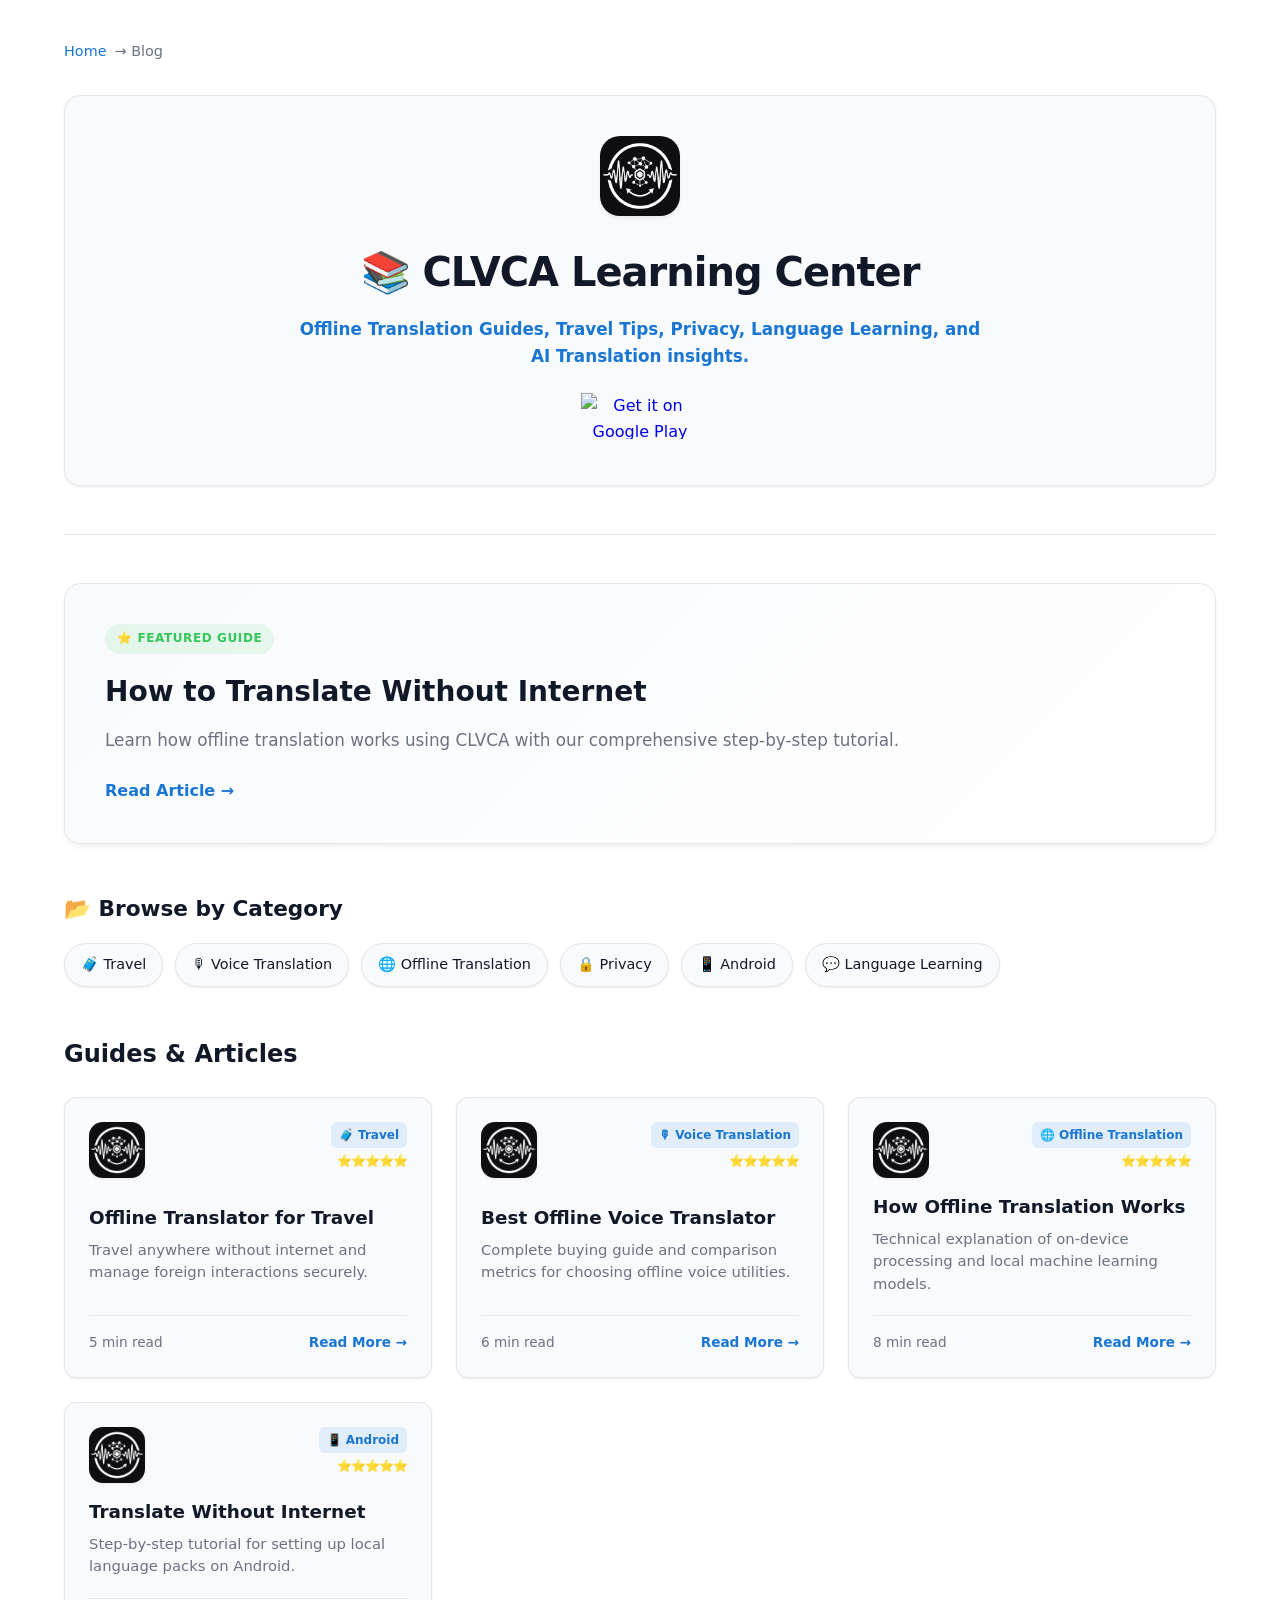
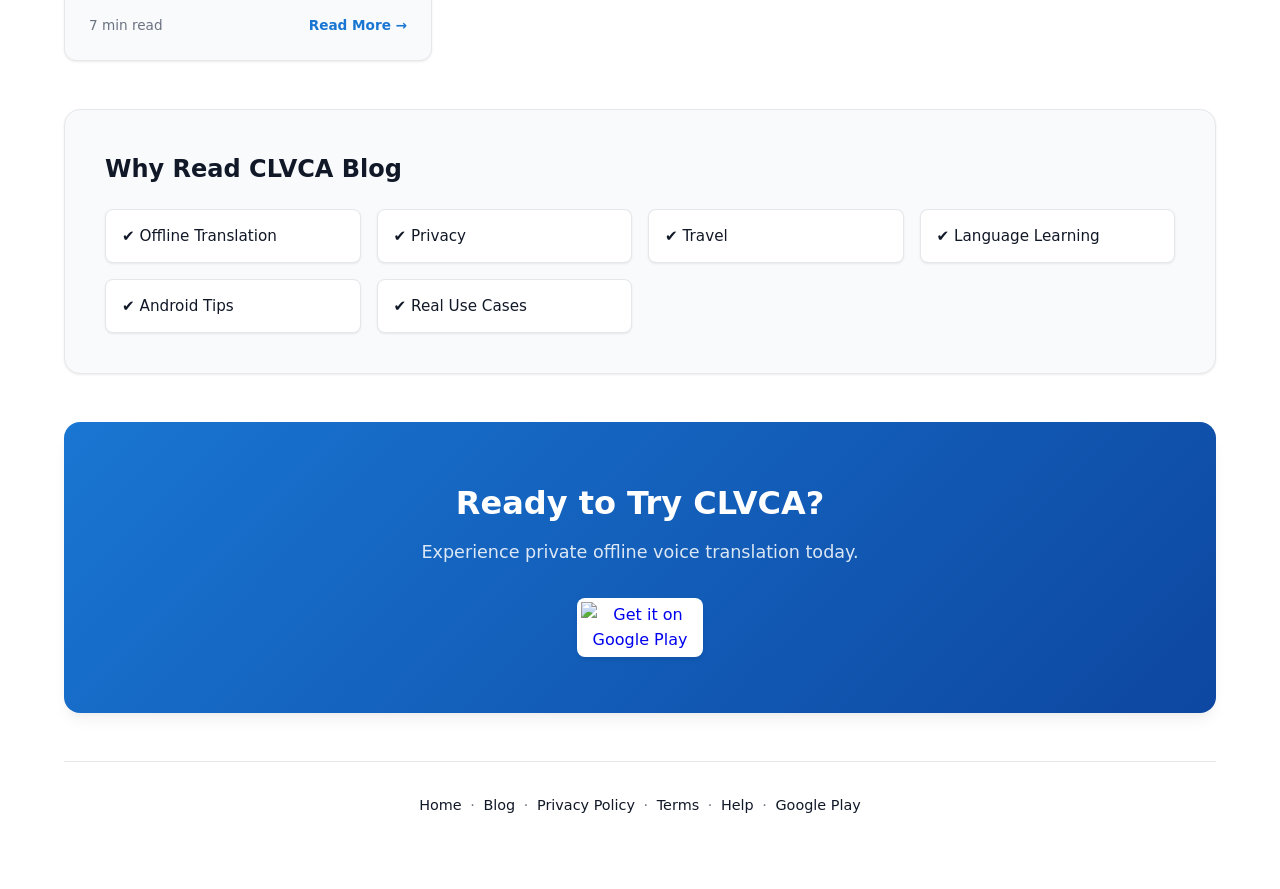
==== blog/index.html @ 046d8393 "Add CLVCA Learning Center blog" ====
<!DOCTYPE html>
<html lang="en">
<head>
  <meta charset="UTF-8">
  <meta name="viewport" content="width=device-width, initial-scale=1.0">
  <title>CLVCA Learning Center | Offline Translation Guides & Tips</title>
  <meta name="description" content="Explore expert guides, travel tips, and tutorials on offline voice translation, on-device processing, and privacy with CLVCA.">
  <link rel="canonical" href="https://satyam-gawali.github.io/clvca-app/blog/">
  <link rel="manifest" href="/clvca-app/site.webmanifest">
  <link rel="icon" href="/clvca-app/assets/icons/favicon.ico" sizes="any">
  <link rel="icon" href="/clvca-app/assets/icons/favicon.svg" type="image/svg+xml">
  <link rel="icon" href="/clvca-app/assets/icons/favicon-96x96.png" type="image/png" sizes="96x96">
  <link rel="apple-touch-icon" href="/clvca-app/assets/icons/apple-touch-icon.png">
  <meta property="og:title" content="CLVCA Learning Center | Offline Translation Guides & Tips">
  <meta property="og:description" content="Explore expert guides, travel tips, and tutorials on offline voice translation, on-device processing, and privacy with CLVCA.">
  <meta property="og:image" content="https://satyam-gawali.github.io/clvca-app/assets/images/icon_1024.png">
  <meta property="og:url" content="https://satyam-gawali.github.io/clvca-app/blog/">
  <meta property="og:type" content="website">
  <meta property="og:site_name" content="CLVCA">
  <meta name="twitter:card" content="summary_large_image">
  <meta name="twitter:title" content="CLVCA Learning Center | Offline Translation Guides & Tips">
  <meta name="twitter:description" content="Explore expert guides, travel tips, and tutorials on offline voice translation, on-device processing, and privacy with CLVCA.">
  <meta name="twitter:image" content="https://satyam-gawali.github.io/clvca-app/assets/images/icon_1024.png">
  <link rel="stylesheet" href="../assets/css/blog-index.css">
  <script type="application/ld+json">
  {
    "@context": "https://schema.org",
    "@type": "CollectionPage",
    "headline": "CLVCA Learning Center",
    "description": "Explore expert guides, travel tips, and tutorials on offline voice translation, on-device processing, and privacy with CLVCA.",
    "url": "https://satyam-gawali.github.io/clvca-app/blog/",
    "image": "https://satyam-gawali.github.io/clvca-app/assets/images/icon_1024.png",
    "publisher": {
      "@type": "Organization",
      "name": "CLVCA",
      "logo": {
        "@type": "ImageObject",
        "url": "https://satyam-gawali.github.io/clvca-app/assets/images/icon_1024.png"
      }
    }
  }
  </script>
</head>
<body>
  <div class="container">
    <header>
      <nav class="intro" aria-label="Breadcrumb"><a href="../">Home</a> &rarr; Blog</nav>
    </header>

    <section class="hero-section">
      <img src="../assets/images/icon_1024.png" alt="CLVCA Logo" class="hero-logo" width="120" height="120" loading="eager">
      <h1>📚 CLVCA Learning Center</h1>
      <p class="hero-subtitle">Offline Translation Guides, Travel Tips, Privacy, Language Learning, and AI Translation insights.</p>
      <a href="https://play.google.com/store/apps/details?id=com.satyamstudios.clvca" target="_blank" rel="noopener noreferrer" class="cta-badge-link">
        <img src="https://play.google.com/intl/en_us/badges/static/images/badges/en_badge_web_generic.png" alt="Get it on Google Play" class="play-store-badge" width="180" height="70" loading="lazy">
      </a>
    </section>

    <hr class="section-divider">

    <section class="featured-article">
      <span class="featured-tag">⭐ Featured Guide</span>
      <h2>How to Translate Without Internet</h2>
      <p>Learn how offline translation works using CLVCA with our comprehensive step-by-step tutorial.</p>
      <a href="translate-without-internet.html" class="read-more-link">Read Article &rarr;</a>
    </section>

    <section class="categories-section">
      <h2>📂 Browse by Category</h2>
      <div class="category-chips">
        <a href="offline-translator-for-travel.html" class="category-chip">🧳 Travel</a>
        <a href="best-offline-voice-translator.html" class="category-chip">🎙 Voice Translation</a>
        <a href="how-offline-translation-works.html" class="category-chip">🌐 Offline Translation</a>
        <a href="translate-without-internet.html" class="category-chip">🔒 Privacy</a>
        <a href="translate-without-internet.html" class="category-chip">📱 Android</a>
        <a href="offline-translator-for-travel.html" class="category-chip">💬 Language Learning</a>
      </div>
    </section>

    <section class="article-grid-section">
      <h2>Guides & Articles</h2>
      <div class="article-grid">
        
        <div class="card">
          <div class="card-header-content">
            <img src="../assets/images/icon_1024.png" alt="CLVCA Offline Voice Translator" class="card-thumb" loading="lazy" width="80" height="80">
            <div class="card-meta-top">
              <span class="card-category">🧳 Travel</span>
              <span class="card-rating">⭐⭐⭐⭐⭐</span>
            </div>
          </div>
          <div class="card-body">
            <h3><a href="offline-translator-for-travel.html">Offline Translator for Travel</a></h3>
            <p>Travel anywhere without internet and manage foreign interactions securely.</p>
          </div>
          <div class="card-footer">
            <span class="read-time">5 min read</span>
            <a href="offline-translator-for-travel.html" class="card-link">Read More &rarr;</a>
          </div>
        </div>

        <div class="card">
          <div class="card-header-content">
            <img src="../assets/images/icon_1024.png" alt="CLVCA Offline Voice Translator" class="card-thumb" loading="lazy" width="80" height="80">
            <div class="card-meta-top">
              <span class="card-category">🎙 Voice Translation</span>
              <span class="card-rating">⭐⭐⭐⭐⭐</span>
            </div>
          </div>
          <div class="card-body">
            <h3><a href="best-offline-voice-translator.html">Best Offline Voice Translator</a></h3>
            <p>Complete buying guide and comparison metrics for choosing offline voice utilities.</p>
          </div>
          <div class="card-footer">
            <span class="read-time">6 min read</span>
            <a href="best-offline-voice-translator.html" class="card-link">Read More &rarr;</a>
          </div>
        </div>

        <div class="card">
          <div class="card-header-content">
            <img src="../assets/images/icon_1024.png" alt="CLVCA Offline Voice Translator" class="card-thumb" loading="lazy" width="80" height="80">
            <div class="card-meta-top">
              <span class="card-category">🌐 Offline Translation</span>
              <span class="card-rating">⭐⭐⭐⭐⭐</span>
            </div>
          </div>
          <div class="card-body">
            <h3><a href="how-offline-translation-works.html">How Offline Translation Works</a></h3>
            <p>Technical explanation of on-device processing and local machine learning models.</p>
          </div>
          <div class="card-footer">
            <span class="read-time">8 min read</span>
            <a href="how-offline-translation-works.html" class="card-link">Read More &rarr;</a>
          </div>
        </div>

        <div class="card">
          <div class="card-header-content">
            <img src="../assets/images/icon_1024.png" alt="CLVCA Offline Voice Translator" class="card-thumb" loading="lazy" width="80" height="80">
            <div class="card-meta-top">
              <span class="card-category">📱 Android</span>
              <span class="card-rating">⭐⭐⭐⭐⭐</span>
            </div>
          </div>
          <div class="card-body">
            <h3><a href="translate-without-internet.html">Translate Without Internet</a></h3>
            <p>Step-by-step tutorial for setting up local language packs on Android.</p>
          </div>
          <div class="card-footer">
            <span class="read-time">7 min read</span>
            <a href="translate-without-internet.html" class="card-link">Read More &rarr;</a>
          </div>
        </div>

      </div>
    </section>

    <section class="why-read">
      <h2>Why Read CLVCA Blog</h2>
      <ul class="why-read-list">
        <li>✔ Offline Translation</li>
        <li>✔ Privacy</li>
        <li>✔ Travel</li>
        <li>✔ Language Learning</li>
        <li>✔ Android Tips</li>
        <li>✔ Real Use Cases</li>
      </ul>
    </section>

    <section class="cta-banner">
      <h2>Ready to Try CLVCA?</h2>
      <p>Experience private offline voice translation today.</p>
      <a href="https://play.google.com/store/apps/details?id=com.satyamstudios.clvca" target="_blank" rel="noopener noreferrer" class="cta-badge-link">
        <img src="https://play.google.com/intl/en_us/badges/static/images/badges/en_badge_web_generic.png" alt="Get it on Google Play" class="play-store-badge" width="180" height="70" loading="lazy">
      </a>
    </section>

    <footer class="contact-box">
      <a href="../">Home</a> &middot; <a href="./">Blog</a> &middot; <a href="../privacy-policy.html">Privacy Policy</a> &middot; <a href="../terms.html">Terms</a> &middot; <a href="../help.html">Help</a> &middot; <a href="https://play.google.com/store/apps/details?id=com.satyamstudios.clvca" target="_blank" rel="noopener noreferrer">Google Play</a>
    </footer>
  </div>
</body>
</html>
---- assets/css/blog-index.css ----
/* assets/css/blog-index.css */

:root {
  --primary: #1976D2;
  --primary-hover: #1565C0;
  --accent: #34C759;
  --bg: #FFFFFF;
  --surface: #F8FAFC;
  --surface-hover: #F1F5F9;
  --border: #E5E7EB;
  --text: #111827;
  --text-secondary: #6B7280;
  --shadow-sm: 0 1px 3px rgba(0, 0, 0, 0.05), 0 1px 2px rgba(0, 0, 0, 0.03);
  --shadow-md: 0 4px 6px -1px rgba(0, 0, 0, 0.05), 0 2px 4px -1px rgba(0, 0, 0, 0.03);
  --shadow-lg: 0 10px 15px -3px rgba(0, 0, 0, 0.05), 0 4px 6px -2px rgba(0, 0, 0, 0.03);
  --radius-sm: 8px;
  --radius-md: 12px;
  --radius-lg: 16px;
  --transition: all 0.25s cubic-bezier(0.4, 0, 0.2, 1);
}

@media (prefers-color-scheme: dark) {
  :root {
    --primary: #2196F3;
    --primary-hover: #42A5F5;
    --accent: #30D158;
    --bg: #0B0F19;
    --surface: #1E293B;
    --surface-hover: #334155;
    --border: #334155;
    --text: #F8FAFC;
    --text-secondary: #94A3B8;
    --shadow-sm: 0 1px 3px rgba(0, 0, 0, 0.3);
    --shadow-md: 0 4px 6px -1px rgba(0, 0, 0, 0.4);
    --shadow-lg: 0 10px 15px -3px rgba(0, 0, 0, 0.5);
  }
}

*, *::before, *::after {
  box-sizing: border-box;
}

html {
  scroll-behavior: smooth;
}

body {
  margin: 0;
  padding: 0;
  font-family: system-ui, -apple-system, BlinkMacSystemFont, "Segoe UI", Roboto, Oxygen, Ubuntu, Cantarell, sans-serif;
  background-color: var(--bg);
  color: var(--text);
  line-height: 1.6;
  -webkit-font-smoothing: antialiased;
  -moz-osx-font-smoothing: grayscale;
}

::selection {
  background-color: var(--primary);
  color: #FFFFFF;
}

.container {
  max-width: 1200px;
  margin: 0 auto;
  padding: 2.5rem 1.5rem;
}

header {
  margin-bottom: 2rem;
}

.intro {
  display: flex;
  align-items: center;
  gap: 0.5rem;
  font-size: 0.9rem;
  color: var(--text-secondary);
}

.intro a {
  color: var(--primary);
  text-decoration: none;
  font-weight: 500;
  transition: var(--transition);
}

.intro a:hover {
  text-decoration: underline;
}

/* Hero Section */
.hero-section {
  text-align: center;
  padding: 2.5rem 1.5rem;
  background: var(--surface);
  border-radius: var(--radius-lg);
  border: 1px solid var(--border);
  box-shadow: var(--shadow-sm);
  margin-bottom: 3rem;
  position: relative;
  overflow: hidden;
}

.hero-logo {
  width: 80px;
  height: 80px;
  border-radius: 20px;
  margin-bottom: 1rem;
  box-shadow: var(--shadow-md);
  object-fit: cover;
}

.hero-section h1 {
  font-size: clamp(1.75rem, 3.5vw, 2.5rem);
  font-weight: 800;
  letter-spacing: -0.025em;
  margin: 0 0 0.75rem 0;
  color: var(--text);
}

.hero-subtitle {
  font-size: 1.05rem;
  font-weight: 600;
  color: var(--primary);
  max-width: 700px;
  margin: 0 auto 1.5rem auto;
}

.cta-badge-link {
  display: inline-block;
  transition: var(--transition);
}

.cta-badge-link:hover {
  transform: translateY(-2px);
}

.play-store-badge {
  height: 46px;
  width: auto;
  display: inline-block;
}

.section-divider {
  border: 0;
  height: 1px;
  background: var(--border);
  margin: 3rem 0;
}

/* Featured Article */
.featured-article {
  background: linear-gradient(135deg, var(--surface) 0%, var(--bg) 100%);
  border: 1px solid var(--border);
  border-radius: var(--radius-lg);
  padding: 2.5rem;
  margin-bottom: 3rem;
  box-shadow: var(--shadow-md);
  position: relative;
  transition: var(--transition);
}

.featured-article:hover {
  box-shadow: var(--shadow-lg);
  border-color: var(--primary);
}

.featured-tag {
  display: inline-block;
  font-size: 0.75rem;
  text-transform: uppercase;
  letter-spacing: 0.05em;
  font-weight: 700;
  color: var(--accent);
  background: rgba(52, 199, 89, 0.1);
  padding: 0.35rem 0.75rem;
  border-radius: 20px;
  margin-bottom: 1rem;
}

.featured-article h2 {
  font-size: 1.75rem;
  font-weight: 700;
  margin: 0 0 0.75rem 0;
  color: var(--text);
}

.featured-article p {
  font-size: 1.05rem;
  color: var(--text-secondary);
  margin: 0 0 1.5rem 0;
  max-width: 800px;
}

.read-more-link {
  display: inline-flex;
  align-items: center;
  gap: 0.35rem;
  font-weight: 600;
  color: var(--primary);
  text-decoration: none;
  transition: var(--transition);
}

.read-more-link:hover {
  color: var(--primary-hover);
  transform: translateX(4px);
}

/* Categories Section */
.categories-section {
  margin-bottom: 3rem;
}

.categories-section h2 {
  font-size: 1.35rem;
  font-weight: 700;
  margin-bottom: 1rem;
}

.category-chips {
  display: flex;
  flex-wrap: wrap;
  gap: 0.75rem;
}

.category-chip {
  display: inline-flex;
  align-items: center;
  padding: 0.6rem 1rem;
  background: var(--surface);
  border: 1px solid var(--border);
  border-radius: 30px;
  font-size: 0.9rem;
  font-weight: 500;
  color: var(--text);
  text-decoration: none;
  box-shadow: var(--shadow-sm);
  transition: var(--transition);
}

.category-chip:hover {
  background: var(--primary);
  color: #FFFFFF;
  border-color: var(--primary);
  transform: translateY(-2px);
  box-shadow: var(--shadow-md);
}

/* Article Grid Section */
.article-grid-section h2 {
  font-size: 1.5rem;
  font-weight: 700;
  margin-bottom: 1.5rem;
}

.article-grid {
  display: grid;
  grid-template-columns: repeat(auto-fill, minmax(280px, 1fr));
  gap: 1.5rem;
  margin-bottom: 3rem;
}

.card {
  background: var(--surface);
  border: 1px solid var(--border);
  border-radius: var(--radius-md);
  padding: 1.5rem;
  display: flex;
  flex-direction: column;
  justify-content: space-between;
  box-shadow: var(--shadow-sm);
  transition: var(--transition);
}

.card:hover {
  transform: translateY(-4px);
  box-shadow: var(--shadow-lg);
  border-color: var(--primary);
}

.card-header-content {
  display: flex;
  align-items: flex-start;
  justify-content: space-between;
  margin-bottom: 1rem;
}

.card-thumb {
  width: 56px;
  height: 56px;
  border-radius: 14px;
  object-fit: cover;
  box-shadow: var(--shadow-sm);
}

.card-meta-top {
  display: flex;
  flex-direction: column;
  align-items: flex-end;
  gap: 0.25rem;
}

.card-category {
  font-size: 0.75rem;
  font-weight: 600;
  color: var(--primary);
  background: rgba(25, 118, 210, 0.1);
  padding: 0.2rem 0.5rem;
  border-radius: 6px;
}

.card-rating {
  font-size: 0.75rem;
  letter-spacing: -1px;
}

.card-body h3 {
  font-size: 1.15rem;
  font-weight: 700;
  margin: 0 0 0.5rem 0;
  line-height: 1.4;
}

.card-body h3 a {
  color: var(--text);
  text-decoration: none;
  transition: var(--transition);
}

.card-body h3 a:hover {
  color: var(--primary);
}

.card-body p {
  font-size: 0.925rem;
  color: var(--text-secondary);
  margin: 0 0 1.25rem 0;
  line-height: 1.5;
}

.card-footer {
  display: flex;
  justify-content: space-between;
  align-items: center;
  padding-top: 1rem;
  border-top: 1px solid var(--border);
  font-size: 0.85rem;
}

.read-time {
  color: var(--text-secondary);
  font-weight: 500;
}

.card-link {
  font-weight: 600;
  color: var(--primary);
  text-decoration: none;
  transition: var(--transition);
}

.card-link:hover {
  color: var(--primary-hover);
  transform: translateX(2px);
}

/* Why Read Section */
.why-read {
  background: var(--surface);
  border: 1px solid var(--border);
  border-radius: var(--radius-lg);
  padding: 2.5rem;
  margin-bottom: 3rem;
  box-shadow: var(--shadow-sm);
}

.why-read h2 {
  font-size: 1.5rem;
  font-weight: 700;
  margin-top: 0;
  margin-bottom: 1.25rem;
}

.why-read-list {
  list-style: none;
  padding: 0;
  margin: 0;
  display: grid;
  grid-template-columns: repeat(auto-fit, minmax(220px, 1fr));
  gap: 1rem;
}

.why-read-list li {
  background: var(--bg);
  border: 1px solid var(--border);
  padding: 0.875rem 1rem;
  border-radius: var(--radius-sm);
  font-weight: 500;
  font-size: 0.95rem;
  display: flex;
  align-items: center;
  gap: 0.5rem;
  box-shadow: var(--shadow-sm);
}

/* CTA Banner */
.cta-banner {
  background: linear-gradient(135deg, var(--primary) 0%, #0D47A1 100%);
  color: #FFFFFF;
  text-align: center;
  padding: 3.5rem 2rem;
  border-radius: var(--radius-lg);
  box-shadow: var(--shadow-lg);
  margin-bottom: 3rem;
}

.cta-banner h2 {
  font-size: 2rem;
  font-weight: 800;
  margin: 0 0 0.5rem 0;
  color: #FFFFFF;
}

.cta-banner p {
  font-size: 1.1rem;
  color: rgba(255, 255, 255, 0.85);
  margin: 0 0 2rem 0;
}

.cta-banner .cta-badge-link {
  background: #FFFFFF;
  padding: 0.25rem;
  border-radius: var(--radius-sm);
  display: inline-block;
  box-shadow: var(--shadow-md);
}

/* Footer */
.contact-box {
  text-align: center;
  padding: 2rem 0;
  border-top: 1px solid var(--border);
  font-size: 0.9rem;
  color: var(--text-secondary);
}

.contact-box a {
  color: var(--text);
  text-decoration: none;
  font-weight: 500;
  transition: var(--transition);
  margin: 0 0.25rem;
}

.contact-box a:hover {
  color: var(--primary);
  text-decoration: underline;
}

@media (max-width: 768px) {
  .container {
    padding: 1.5rem 1rem;
  }
  .hero-section {
    padding: 2rem 1rem;
  }
  .featured-article {
    padding: 1.5rem;
  }
  .why-read {
    padding: 1.5rem;
  }
  .cta-banner {
    padding: 2.5rem 1rem;
  }
}

@media (prefers-reduced-motion: reduce) {
  *, *::before, *::after {
    transition: none !important;
    animation: none !important;
  }
}

focus-visible {
  outline: 2px solid var(--primary);
  outline-offset: 2px;
}
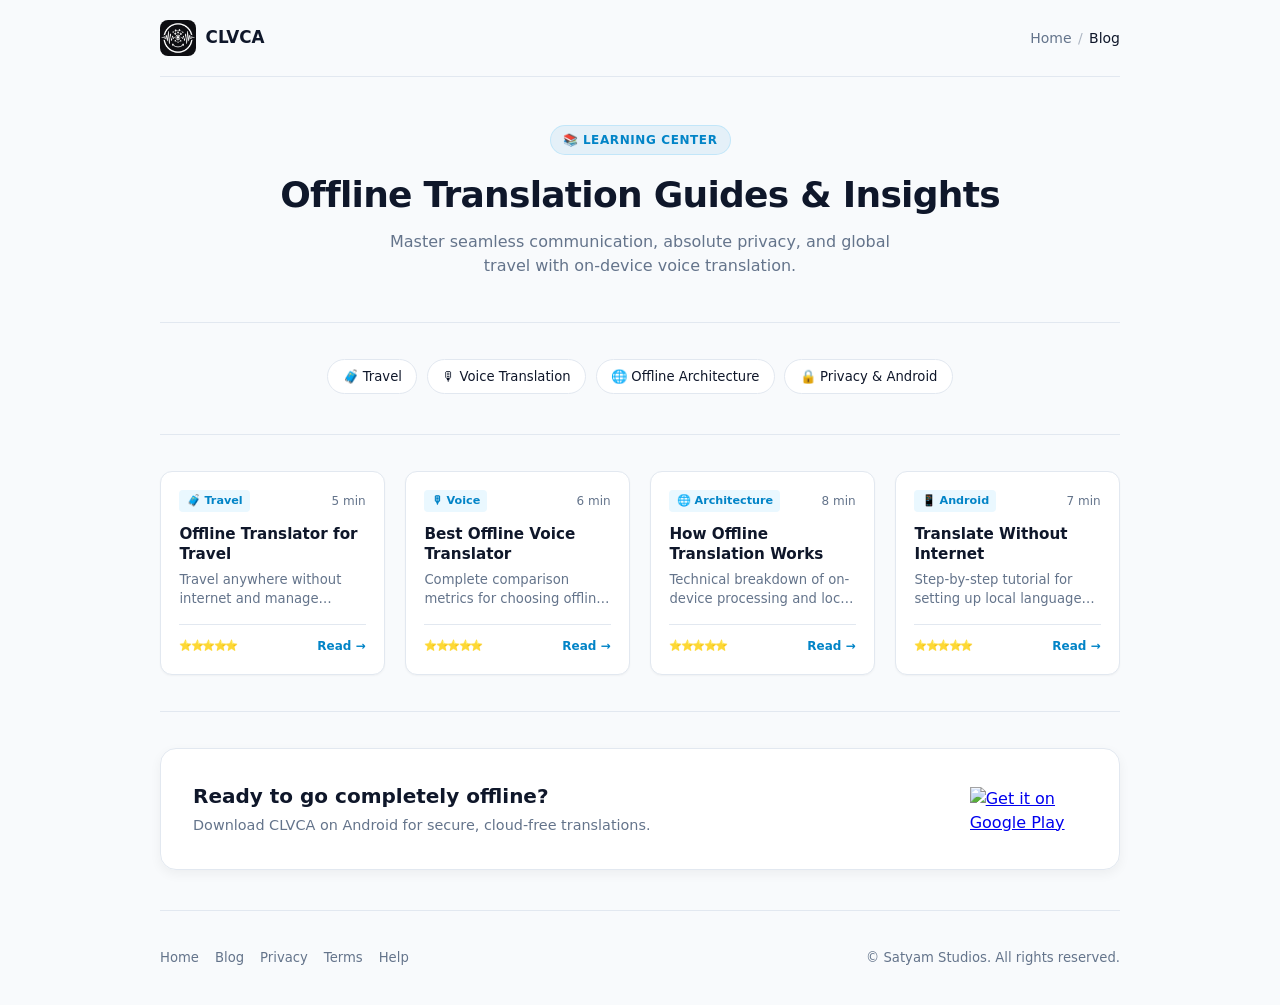
==== commit 4c4c29ad: "add section dividers to blog page" ====
--- a/blog/index.html
+++ b/blog/index.html
@@ -42,143 +42,127 @@
   </script>
 </head>
 <body>
-  <div class="container">
-    <header>
-      <nav class="intro" aria-label="Breadcrumb"><a href="../">Home</a> &rarr; Blog</nav>
+  <div class="site-wrapper">
+    <header class="header-nav">
+      <div class="nav-container">
+        <a href="../" class="nav-brand">
+          <img src="../assets/images/icon_1024.png" alt="CLVCA Logo" class="brand-logo" width="36" height="36">
+          <span>CLVCA</span>
+        </a>
+        <nav class="breadcrumb-nav" aria-label="Breadcrumb">
+          <a href="../">Home</a>
+          <span class="separator">/</span>
+          <span class="current">Blog</span>
+        </nav>
+      </div>
     </header>
 
-    <section class="hero-section">
-      <img src="../assets/images/icon_1024.png" alt="CLVCA Logo" class="hero-logo" width="120" height="120" loading="eager">
-      <h1>📚 CLVCA Learning Center</h1>
-      <p class="hero-subtitle">Offline Translation Guides, Travel Tips, Privacy, Language Learning, and AI Translation insights.</p>
-      <a href="https://play.google.com/store/apps/details?id=com.satyamstudios.clvca" target="_blank" rel="noopener noreferrer" class="cta-badge-link">
-        <img src="https://play.google.com/intl/en_us/badges/static/images/badges/en_badge_web_generic.png" alt="Get it on Google Play" class="play-store-badge" width="180" height="70" loading="lazy">
-      </a>
-    </section>
+    <main class="main-content">
+      <section class="hero-minimal">
+        <div class="hero-badge">📚 Learning Center</div>
+        <h1>Offline Translation Guides &amp; Insights</h1>
+        <p>Master seamless communication, absolute privacy, and global travel with on-device voice translation.</p>
+      </section>
 
-    <hr class="section-divider">
+      <div class="section-divider"></div>
 
-    <section class="featured-article">
-      <span class="featured-tag">⭐ Featured Guide</span>
-      <h2>How to Translate Without Internet</h2>
-      <p>Learn how offline translation works using CLVCA with our comprehensive step-by-step tutorial.</p>
-      <a href="translate-without-internet.html" class="read-more-link">Read Article &rarr;</a>
-    </section>
+      <section class="categories-bar" aria-label="Categories">
+        <div class="category-scroll">
+          <a href="offline-translator-for-travel.html" class="pill-tag">🧳 Travel</a>
+          <a href="best-offline-voice-translator.html" class="pill-tag">🎙 Voice Translation</a>
+          <a href="how-offline-translation-works.html" class="pill-tag">🌐 Offline Architecture</a>
+          <a href="translate-without-internet.html" class="pill-tag">🔒 Privacy &amp; Android</a>
+        </div>
+      </section>
 
-    <section class="categories-section">
-      <h2>📂 Browse by Category</h2>
-      <div class="category-chips">
-        <a href="offline-translator-for-travel.html" class="category-chip">🧳 Travel</a>
-        <a href="best-offline-voice-translator.html" class="category-chip">🎙 Voice Translation</a>
-        <a href="how-offline-translation-works.html" class="category-chip">🌐 Offline Translation</a>
-        <a href="translate-without-internet.html" class="category-chip">🔒 Privacy</a>
-        <a href="translate-without-internet.html" class="category-chip">📱 Android</a>
-        <a href="offline-translator-for-travel.html" class="category-chip">💬 Language Learning</a>
+      <div class="section-divider"></div>
+
+      <section class="feed-section">
+        <div class="feed-grid">
+          
+          <article class="compact-card">
+            <div class="card-top">
+              <span class="badge-category travel">🧳 Travel</span>
+              <span class="read-time">5 min</span>
+            </div>
+            <h2><a href="offline-translator-for-travel.html">Offline Translator for Travel</a></h2>
+            <p>Travel anywhere without internet and manage foreign interactions securely.</p>
+            <div class="card-bottom">
+              <span class="rating">⭐⭐⭐⭐⭐</span>
+              <a href="offline-translator-for-travel.html" class="card-action">Read &rarr;</a>
+            </div>
+          </article>
+
+          <article class="compact-card">
+            <div class="card-top">
+              <span class="badge-category voice">🎙 Voice</span>
+              <span class="read-time">6 min</span>
+            </div>
+            <h2><a href="best-offline-voice-translator.html">Best Offline Voice Translator</a></h2>
+            <p>Complete comparison metrics for choosing offline voice utilities.</p>
+            <div class="card-bottom">
+              <span class="rating">⭐⭐⭐⭐⭐</span>
+              <a href="best-offline-voice-translator.html" class="card-action">Read &rarr;</a>
+            </div>
+          </article>
+
+          <article class="compact-card">
+            <div class="card-top">
+              <span class="badge-category tech">🌐 Architecture</span>
+              <span class="read-time">8 min</span>
+            </div>
+            <h2><a href="how-offline-translation-works.html">How Offline Translation Works</a></h2>
+            <p>Technical breakdown of on-device processing and local machine learning.</p>
+            <div class="card-bottom">
+              <span class="rating">⭐⭐⭐⭐⭐</span>
+              <a href="how-offline-translation-works.html" class="card-action">Read &rarr;</a>
+            </div>
+          </article>
+
+          <article class="compact-card">
+            <div class="card-top">
+              <span class="badge-category android">📱 Android</span>
+              <span class="read-time">7 min</span>
+            </div>
+            <h2><a href="translate-without-internet.html">Translate Without Internet</a></h2>
+            <p>Step-by-step tutorial for setting up local language packs on Android.</p>
+            <div class="card-bottom">
+              <span class="rating">⭐⭐⭐⭐⭐</span>
+              <a href="translate-without-internet.html" class="card-action">Read &rarr;</a>
+            </div>
+          </article>
+
+        </div>
+      </section>
+
+      <div class="section-divider"></div>
+
+      <section class="download-banner">
+        <div class="banner-inner">
+          <div class="banner-text">
+            <h2>Ready to go completely offline?</h2>
+            <p>Download CLVCA on Android for secure, cloud-free translations.</p>
+          </div>
+          <a href="https://play.google.com/store/apps/details?id=com.satyamstudios.clvca" target="_blank" rel="noopener noreferrer" class="store-link">
+            <img src="https://play.google.com/intl/en_us/badges/static/images/badges/en_badge_web_generic.png" alt="Get it on Google Play" width="160" height="60" loading="lazy">
+          </a>
+        </div>
+      </section>
+    </main>
+
+    <footer class="site-footer">
+      <div class="footer-wrap">
+        <div class="footer-links">
+          <a href="../">Home</a>
+          <a href="./">Blog</a>
+          <a href="../privacy-policy.html">Privacy</a>
+          <a href="../terms.html">Terms</a>
+          <a href="../help.html">Help</a>
+        </div>
+        <p>&copy; Satyam Studios. All rights reserved.</p>
       </div>
-    </section>
-
-    <section class="article-grid-section">
-      <h2>Guides & Articles</h2>
-      <div class="article-grid">
-        
-        <div class="card">
-          <div class="card-header-content">
-            <img src="../assets/images/icon_1024.png" alt="CLVCA Offline Voice Translator" class="card-thumb" loading="lazy" width="80" height="80">
-            <div class="card-meta-top">
-              <span class="card-category">🧳 Travel</span>
-              <span class="card-rating">⭐⭐⭐⭐⭐</span>
-            </div>
-          </div>
-          <div class="card-body">
-            <h3><a href="offline-translator-for-travel.html">Offline Translator for Travel</a></h3>
-            <p>Travel anywhere without internet and manage foreign interactions securely.</p>
-          </div>
-          <div class="card-footer">
-            <span class="read-time">5 min read</span>
-            <a href="offline-translator-for-travel.html" class="card-link">Read More &rarr;</a>
-          </div>
-        </div>
-
-        <div class="card">
-          <div class="card-header-content">
-            <img src="../assets/images/icon_1024.png" alt="CLVCA Offline Voice Translator" class="card-thumb" loading="lazy" width="80" height="80">
-            <div class="card-meta-top">
-              <span class="card-category">🎙 Voice Translation</span>
-              <span class="card-rating">⭐⭐⭐⭐⭐</span>
-            </div>
-          </div>
-          <div class="card-body">
-            <h3><a href="best-offline-voice-translator.html">Best Offline Voice Translator</a></h3>
-            <p>Complete buying guide and comparison metrics for choosing offline voice utilities.</p>
-          </div>
-          <div class="card-footer">
-            <span class="read-time">6 min read</span>
-            <a href="best-offline-voice-translator.html" class="card-link">Read More &rarr;</a>
-          </div>
-        </div>
-
-        <div class="card">
-          <div class="card-header-content">
-            <img src="../assets/images/icon_1024.png" alt="CLVCA Offline Voice Translator" class="card-thumb" loading="lazy" width="80" height="80">
-            <div class="card-meta-top">
-              <span class="card-category">🌐 Offline Translation</span>
-              <span class="card-rating">⭐⭐⭐⭐⭐</span>
-            </div>
-          </div>
-          <div class="card-body">
-            <h3><a href="how-offline-translation-works.html">How Offline Translation Works</a></h3>
-            <p>Technical explanation of on-device processing and local machine learning models.</p>
-          </div>
-          <div class="card-footer">
-            <span class="read-time">8 min read</span>
-            <a href="how-offline-translation-works.html" class="card-link">Read More &rarr;</a>
-          </div>
-        </div>
-
-        <div class="card">
-          <div class="card-header-content">
-            <img src="../assets/images/icon_1024.png" alt="CLVCA Offline Voice Translator" class="card-thumb" loading="lazy" width="80" height="80">
-            <div class="card-meta-top">
-              <span class="card-category">📱 Android</span>
-              <span class="card-rating">⭐⭐⭐⭐⭐</span>
-            </div>
-          </div>
-          <div class="card-body">
-            <h3><a href="translate-without-internet.html">Translate Without Internet</a></h3>
-            <p>Step-by-step tutorial for setting up local language packs on Android.</p>
-          </div>
-          <div class="card-footer">
-            <span class="read-time">7 min read</span>
-            <a href="translate-without-internet.html" class="card-link">Read More &rarr;</a>
-          </div>
-        </div>
-
-      </div>
-    </section>
-
-    <section class="why-read">
-      <h2>Why Read CLVCA Blog</h2>
-      <ul class="why-read-list">
-        <li>✔ Offline Translation</li>
-        <li>✔ Privacy</li>
-        <li>✔ Travel</li>
-        <li>✔ Language Learning</li>
-        <li>✔ Android Tips</li>
-        <li>✔ Real Use Cases</li>
-      </ul>
-    </section>
-
-    <section class="cta-banner">
-      <h2>Ready to Try CLVCA?</h2>
-      <p>Experience private offline voice translation today.</p>
-      <a href="https://play.google.com/store/apps/details?id=com.satyamstudios.clvca" target="_blank" rel="noopener noreferrer" class="cta-badge-link">
-        <img src="https://play.google.com/intl/en_us/badges/static/images/badges/en_badge_web_generic.png" alt="Get it on Google Play" class="play-store-badge" width="180" height="70" loading="lazy">
-      </a>
-    </section>
-
-    <footer class="contact-box">
-      <a href="../">Home</a> &middot; <a href="./">Blog</a> &middot; <a href="../privacy-policy.html">Privacy Policy</a> &middot; <a href="../terms.html">Terms</a> &middot; <a href="../help.html">Help</a> &middot; <a href="https://play.google.com/store/apps/details?id=com.satyamstudios.clvca" target="_blank" rel="noopener noreferrer">Google Play</a>
     </footer>
   </div>
 </body>
-</html>+</html>
+
--- a/assets/css/blog-index.css
+++ b/assets/css/blog-index.css
@@ -1,490 +1,383 @@
 /* assets/css/blog-index.css */
 
 :root {
-  --primary: #1976D2;
-  --primary-hover: #1565C0;
-  --accent: #34C759;
-  --bg: #FFFFFF;
-  --surface: #F8FAFC;
-  --surface-hover: #F1F5F9;
-  --border: #E5E7EB;
-  --text: #111827;
-  --text-secondary: #6B7280;
-  --shadow-sm: 0 1px 3px rgba(0, 0, 0, 0.05), 0 1px 2px rgba(0, 0, 0, 0.03);
-  --shadow-md: 0 4px 6px -1px rgba(0, 0, 0, 0.05), 0 2px 4px -1px rgba(0, 0, 0, 0.03);
-  --shadow-lg: 0 10px 15px -3px rgba(0, 0, 0, 0.05), 0 4px 6px -2px rgba(0, 0, 0, 0.03);
+  --bg-primary: #090D16;
+  --bg-surface: #131B2E;
+  --bg-card: #1A233A;
+  --bg-card-hover: #222E4A;
+  --border-color: #2A3859;
+  --text-main: #F1F5F9;
+  --text-muted: #94A3B8;
+  --accent-blue: #38BDF8;
+  --accent-purple: #818CF8;
+  --accent-glow: rgba(56, 189, 248, 0.15);
   --radius-sm: 8px;
   --radius-md: 12px;
   --radius-lg: 16px;
-  --transition: all 0.25s cubic-bezier(0.4, 0, 0.2, 1);
-}
-
-@media (prefers-color-scheme: dark) {
+  --transition: all 0.2s cubic-bezier(0.4, 0, 0.2, 1);
+}
+
+@media (prefers-color-scheme: light) {
   :root {
-    --primary: #2196F3;
-    --primary-hover: #42A5F5;
-    --accent: #30D158;
-    --bg: #0B0F19;
-    --surface: #1E293B;
-    --surface-hover: #334155;
-    --border: #334155;
-    --text: #F8FAFC;
-    --text-secondary: #94A3B8;
-    --shadow-sm: 0 1px 3px rgba(0, 0, 0, 0.3);
-    --shadow-md: 0 4px 6px -1px rgba(0, 0, 0, 0.4);
-    --shadow-lg: 0 10px 15px -3px rgba(0, 0, 0, 0.5);
+    --bg-primary: #F8FAFC;
+    --bg-surface: #FFFFFF;
+    --bg-card: #FFFFFF;
+    --bg-card-hover: #F8FAFC;
+    --border-color: #E2E8F0;
+    --text-main: #0F172A;
+    --text-muted: #64748B;
+    --accent-blue: #0284C7;
+    --accent-purple: #6366F1;
+    --accent-glow: rgba(2, 132, 199, 0.08);
   }
 }
 
 *, *::before, *::after {
   box-sizing: border-box;
-}
-
-html {
-  scroll-behavior: smooth;
 }
 
 body {
   margin: 0;
   padding: 0;
   font-family: system-ui, -apple-system, BlinkMacSystemFont, "Segoe UI", Roboto, Oxygen, Ubuntu, Cantarell, sans-serif;
-  background-color: var(--bg);
-  color: var(--text);
-  line-height: 1.6;
+  background-color: var(--bg-primary);
+  color: var(--text-main);
+  line-height: 1.5;
   -webkit-font-smoothing: antialiased;
-  -moz-osx-font-smoothing: grayscale;
-}
-
-::selection {
-  background-color: var(--primary);
-  color: #FFFFFF;
-}
-
-.container {
-  max-width: 1200px;
+}
+
+.site-wrapper {
+  max-width: 1000px;
   margin: 0 auto;
-  padding: 2.5rem 1.5rem;
-}
-
-header {
+  padding: 0 1.25rem;
+  display: flex;
+  flex-direction: column;
+  min-height: 100vh;
+}
+
+/* Header Navbar */
+.header-nav {
+  padding: 1.25rem 0;
+  border-bottom: 1px solid var(--border-color);
   margin-bottom: 2rem;
 }
 
-.intro {
-  display: flex;
-  align-items: center;
-  gap: 0.5rem;
-  font-size: 0.9rem;
-  color: var(--text-secondary);
-}
-
-.intro a {
-  color: var(--primary);
-  text-decoration: none;
+.nav-container {
+  display: flex;
+  justify-content: space-between;
+  align-items: center;
+}
+
+.nav-brand {
+  display: flex;
+  align-items: center;
+  gap: 0.6rem;
+  font-weight: 700;
+  font-size: 1.05rem;
+  color: var(--text-main);
+  text-decoration: none;
+}
+
+.brand-logo {
+  border-radius: 8px;
+  object-fit: cover;
+}
+
+.breadcrumb-nav {
+  font-size: 0.875rem;
+  color: var(--text-muted);
+  display: flex;
+  gap: 0.4rem;
+  align-items: center;
+}
+
+.breadcrumb-nav a {
+  color: var(--text-muted);
+  text-decoration: none;
+  transition: var(--transition);
+}
+
+.breadcrumb-nav a:hover {
+  color: var(--accent-blue);
+}
+
+.breadcrumb-nav .separator {
+  opacity: 0.5;
+}
+
+.breadcrumb-nav .current {
+  color: var(--text-main);
   font-weight: 500;
-  transition: var(--transition);
-}
-
-.intro a:hover {
-  text-decoration: underline;
-}
-
-/* Hero Section */
-.hero-section {
-  text-align: center;
-  padding: 2.5rem 1.5rem;
-  background: var(--surface);
-  border-radius: var(--radius-lg);
-  border: 1px solid var(--border);
-  box-shadow: var(--shadow-sm);
-  margin-bottom: 3rem;
-  position: relative;
-  overflow: hidden;
-}
-
-.hero-logo {
-  width: 80px;
-  height: 80px;
-  border-radius: 20px;
-  margin-bottom: 1rem;
-  box-shadow: var(--shadow-md);
-  object-fit: cover;
-}
-
-.hero-section h1 {
-  font-size: clamp(1.75rem, 3.5vw, 2.5rem);
-  font-weight: 800;
-  letter-spacing: -0.025em;
-  margin: 0 0 0.75rem 0;
-  color: var(--text);
-}
-
-.hero-subtitle {
-  font-size: 1.05rem;
-  font-weight: 600;
-  color: var(--primary);
-  max-width: 700px;
-  margin: 0 auto 1.5rem auto;
-}
-
-.cta-badge-link {
-  display: inline-block;
-  transition: var(--transition);
-}
-
-.cta-badge-link:hover {
-  transform: translateY(-2px);
-}
-
-.play-store-badge {
-  height: 46px;
-  width: auto;
-  display: inline-block;
-}
-
+}
+
+/* Section Divider */
 .section-divider {
   border: 0;
   height: 1px;
-  background: var(--border);
-  margin: 3rem 0;
-}
-
-/* Featured Article */
-.featured-article {
-  background: linear-gradient(135deg, var(--surface) 0%, var(--bg) 100%);
-  border: 1px solid var(--border);
-  border-radius: var(--radius-lg);
-  padding: 2.5rem;
-  margin-bottom: 3rem;
-  box-shadow: var(--shadow-md);
-  position: relative;
-  transition: var(--transition);
-}
-
-.featured-article:hover {
-  box-shadow: var(--shadow-lg);
-  border-color: var(--primary);
-}
-
-.featured-tag {
+  background: var(--border-color);
+  margin: 2.25rem 0;
+  width: 100%;
+}
+
+/* Minimal Hero Section */
+.hero-minimal {
+  text-align: center;
+  padding: 1rem 0 0.5rem 0;
+}
+
+.hero-badge {
   display: inline-block;
   font-size: 0.75rem;
+  font-weight: 700;
   text-transform: uppercase;
   letter-spacing: 0.05em;
+  color: var(--accent-blue);
+  background: var(--accent-glow);
+  padding: 0.3rem 0.75rem;
+  border-radius: 20px;
+  margin-bottom: 0.85rem;
+  border: 1px solid rgba(56, 189, 248, 0.2);
+}
+
+.hero-minimal h1 {
+  font-size: clamp(1.75rem, 3vw, 2.25rem);
+  font-weight: 800;
+  letter-spacing: -0.02em;
+  margin: 0 0 0.5rem 0;
+}
+
+.hero-minimal p {
+  font-size: 1rem;
+  color: var(--text-muted);
+  max-width: 540px;
+  margin: 0 auto;
+}
+
+/* Categories Bar */
+.categories-bar {
+  overflow-x: auto;
+  padding-bottom: 0.25rem;
+  scrollbar-width: none;
+}
+
+.categories-bar::-webkit-scrollbar {
+  display: none;
+}
+
+.category-scroll {
+  display: flex;
+  gap: 0.6rem;
+  justify-content: center;
+}
+
+@media (max-width: 768px) {
+  .category-scroll {
+    justify-content: flex-start;
+  }
+}
+
+.pill-tag {
+  background: var(--bg-surface);
+  border: 1px solid var(--border-color);
+  color: var(--text-main);
+  padding: 0.4rem 0.9rem;
+  border-radius: 20px;
+  font-size: 0.825rem;
+  font-weight: 500;
+  text-decoration: none;
+  white-space: nowrap;
+  transition: var(--transition);
+}
+
+.pill-tag:hover {
+  border-color: var(--accent-blue);
+  background: var(--accent-glow);
+  color: var(--accent-blue);
+}
+
+/* Compact Article Grid */
+.feed-section {
+  /* section wrapper */
+}
+
+.feed-grid {
+  display: grid;
+  grid-template-columns: repeat(auto-fill, minmax(220px, 1fr));
+  gap: 1.25rem;
+}
+
+.compact-card {
+  background: var(--bg-card);
+  border: 1px solid var(--border-color);
+  border-radius: var(--radius-md);
+  padding: 1.15rem;
+  display: flex;
+  flex-direction: column;
+  justify-content: space-between;
+  transition: var(--transition);
+  box-shadow: 0 1px 2px rgba(0, 0, 0, 0.04);
+}
+
+.compact-card:hover {
+  transform: translateY(-3px);
+  background: var(--bg-card-hover);
+  border-color: var(--accent-blue);
+  box-shadow: 0 8px 20px rgba(0, 0, 0, 0.1);
+}
+
+.card-top {
+  display: flex;
+  justify-content: space-between;
+  align-items: center;
+  margin-bottom: 0.75rem;
+}
+
+.badge-category {
+  font-size: 0.7rem;
+  font-weight: 600;
+  padding: 0.15rem 0.45rem;
+  border-radius: 4px;
+  background: rgba(56, 189, 248, 0.1);
+  color: var(--accent-blue);
+}
+
+.read-time {
+  font-size: 0.75rem;
+  color: var(--text-muted);
+}
+
+.compact-card h2 {
+  font-size: 0.95rem;
   font-weight: 700;
-  color: var(--accent);
-  background: rgba(52, 199, 89, 0.1);
-  padding: 0.35rem 0.75rem;
-  border-radius: 20px;
-  margin-bottom: 1rem;
-}
-
-.featured-article h2 {
-  font-size: 1.75rem;
+  margin: 0 0 0.4rem 0;
+  line-height: 1.35;
+}
+
+.compact-card h2 a {
+  color: var(--text-main);
+  text-decoration: none;
+}
+
+.compact-card h2 a:hover {
+  color: var(--accent-blue);
+}
+
+.compact-card p {
+  font-size: 0.825rem;
+  color: var(--text-muted);
+  margin: 0 0 1rem 0;
+  line-height: 1.4;
+  display: -webkit-box;
+  -webkit-line-clamp: 2;
+  -webkit-box-orient: vertical;
+  overflow: hidden;
+}
+
+.card-bottom {
+  display: flex;
+  justify-content: space-between;
+  align-items: center;
+  border-top: 1px solid var(--border-color);
+  padding-top: 0.75rem;
+  margin-top: auto;
+  font-size: 0.75rem;
+}
+
+.rating {
+  letter-spacing: -1.5px;
+  font-size: 0.65rem;
+}
+
+.card-action {
+  font-weight: 600;
+  color: var(--accent-blue);
+  text-decoration: none;
+  transition: var(--transition);
+}
+
+.card-action:hover {
+  transform: translateX(2px);
+}
+
+/* Sleek Download Banner */
+.download-banner {
+  background: linear-gradient(135deg, var(--bg-surface) 0%, var(--bg-card) 100%);
+  border: 1px solid var(--border-color);
+  border-radius: var(--radius-lg);
+  padding: 2rem;
+  box-shadow: 0 4px 12px rgba(0, 0, 0, 0.05);
+}
+
+.banner-inner {
+  display: flex;
+  justify-content: space-between;
+  align-items: center;
+  gap: 1.5rem;
+  flex-wrap: wrap;
+}
+
+.banner-text h2 {
+  font-size: 1.25rem;
   font-weight: 700;
-  margin: 0 0 0.75rem 0;
-  color: var(--text);
-}
-
-.featured-article p {
-  font-size: 1.05rem;
-  color: var(--text-secondary);
-  margin: 0 0 1.5rem 0;
-  max-width: 800px;
-}
-
-.read-more-link {
-  display: inline-flex;
-  align-items: center;
-  gap: 0.35rem;
-  font-weight: 600;
-  color: var(--primary);
-  text-decoration: none;
-  transition: var(--transition);
-}
-
-.read-more-link:hover {
-  color: var(--primary-hover);
-  transform: translateX(4px);
-}
-
-/* Categories Section */
-.categories-section {
-  margin-bottom: 3rem;
-}
-
-.categories-section h2 {
-  font-size: 1.35rem;
-  font-weight: 700;
-  margin-bottom: 1rem;
-}
-
-.category-chips {
-  display: flex;
+  margin: 0 0 0.3rem 0;
+}
+
+.banner-text p {
+  font-size: 0.9rem;
+  color: var(--text-muted);
+  margin: 0;
+}
+
+.store-link img {
+  height: 44px;
+  width: auto;
+  display: block;
+  transition: var(--transition);
+}
+
+.store-link:hover img {
+  transform: scale(1.03);
+}
+
+/* Footer */
+.site-footer {
+  border-top: 1px solid var(--border-color);
+  padding: 1.5rem 0;
+  margin-top: 2.5rem;
+  font-size: 0.825rem;
+  color: var(--text-muted);
+}
+
+.footer-wrap {
+  display: flex;
+  justify-content: space-between;
+  align-items: center;
   flex-wrap: wrap;
-  gap: 0.75rem;
-}
-
-.category-chip {
-  display: inline-flex;
-  align-items: center;
-  padding: 0.6rem 1rem;
-  background: var(--surface);
-  border: 1px solid var(--border);
-  border-radius: 30px;
-  font-size: 0.9rem;
-  font-weight: 500;
-  color: var(--text);
-  text-decoration: none;
-  box-shadow: var(--shadow-sm);
-  transition: var(--transition);
-}
-
-.category-chip:hover {
-  background: var(--primary);
-  color: #FFFFFF;
-  border-color: var(--primary);
-  transform: translateY(-2px);
-  box-shadow: var(--shadow-md);
-}
-
-/* Article Grid Section */
-.article-grid-section h2 {
-  font-size: 1.5rem;
-  font-weight: 700;
-  margin-bottom: 1.5rem;
-}
-
-.article-grid {
-  display: grid;
-  grid-template-columns: repeat(auto-fill, minmax(280px, 1fr));
-  gap: 1.5rem;
-  margin-bottom: 3rem;
-}
-
-.card {
-  background: var(--surface);
-  border: 1px solid var(--border);
-  border-radius: var(--radius-md);
-  padding: 1.5rem;
-  display: flex;
-  flex-direction: column;
-  justify-content: space-between;
-  box-shadow: var(--shadow-sm);
-  transition: var(--transition);
-}
-
-.card:hover {
-  transform: translateY(-4px);
-  box-shadow: var(--shadow-lg);
-  border-color: var(--primary);
-}
-
-.card-header-content {
-  display: flex;
-  align-items: flex-start;
-  justify-content: space-between;
-  margin-bottom: 1rem;
-}
-
-.card-thumb {
-  width: 56px;
-  height: 56px;
-  border-radius: 14px;
-  object-fit: cover;
-  box-shadow: var(--shadow-sm);
-}
-
-.card-meta-top {
-  display: flex;
-  flex-direction: column;
-  align-items: flex-end;
-  gap: 0.25rem;
-}
-
-.card-category {
-  font-size: 0.75rem;
-  font-weight: 600;
-  color: var(--primary);
-  background: rgba(25, 118, 210, 0.1);
-  padding: 0.2rem 0.5rem;
-  border-radius: 6px;
-}
-
-.card-rating {
-  font-size: 0.75rem;
-  letter-spacing: -1px;
-}
-
-.card-body h3 {
-  font-size: 1.15rem;
-  font-weight: 700;
-  margin: 0 0 0.5rem 0;
-  line-height: 1.4;
-}
-
-.card-body h3 a {
-  color: var(--text);
-  text-decoration: none;
-  transition: var(--transition);
-}
-
-.card-body h3 a:hover {
-  color: var(--primary);
-}
-
-.card-body p {
-  font-size: 0.925rem;
-  color: var(--text-secondary);
-  margin: 0 0 1.25rem 0;
-  line-height: 1.5;
-}
-
-.card-footer {
-  display: flex;
-  justify-content: space-between;
-  align-items: center;
-  padding-top: 1rem;
-  border-top: 1px solid var(--border);
-  font-size: 0.85rem;
-}
-
-.read-time {
-  color: var(--text-secondary);
-  font-weight: 500;
-}
-
-.card-link {
-  font-weight: 600;
-  color: var(--primary);
-  text-decoration: none;
-  transition: var(--transition);
-}
-
-.card-link:hover {
-  color: var(--primary-hover);
-  transform: translateX(2px);
-}
-
-/* Why Read Section */
-.why-read {
-  background: var(--surface);
-  border: 1px solid var(--border);
-  border-radius: var(--radius-lg);
-  padding: 2.5rem;
-  margin-bottom: 3rem;
-  box-shadow: var(--shadow-sm);
-}
-
-.why-read h2 {
-  font-size: 1.5rem;
-  font-weight: 700;
-  margin-top: 0;
-  margin-bottom: 1.25rem;
-}
-
-.why-read-list {
-  list-style: none;
-  padding: 0;
-  margin: 0;
-  display: grid;
-  grid-template-columns: repeat(auto-fit, minmax(220px, 1fr));
+  gap: 1.0rem;
+}
+
+.footer-links {
+  display: flex;
   gap: 1rem;
 }
 
-.why-read-list li {
-  background: var(--bg);
-  border: 1px solid var(--border);
-  padding: 0.875rem 1rem;
-  border-radius: var(--radius-sm);
-  font-weight: 500;
-  font-size: 0.95rem;
-  display: flex;
-  align-items: center;
-  gap: 0.5rem;
-  box-shadow: var(--shadow-sm);
-}
-
-/* CTA Banner */
-.cta-banner {
-  background: linear-gradient(135deg, var(--primary) 0%, #0D47A1 100%);
-  color: #FFFFFF;
-  text-align: center;
-  padding: 3.5rem 2rem;
-  border-radius: var(--radius-lg);
-  box-shadow: var(--shadow-lg);
-  margin-bottom: 3rem;
-}
-
-.cta-banner h2 {
-  font-size: 2rem;
-  font-weight: 800;
-  margin: 0 0 0.5rem 0;
-  color: #FFFFFF;
-}
-
-.cta-banner p {
-  font-size: 1.1rem;
-  color: rgba(255, 255, 255, 0.85);
-  margin: 0 0 2rem 0;
-}
-
-.cta-banner .cta-badge-link {
-  background: #FFFFFF;
-  padding: 0.25rem;
-  border-radius: var(--radius-sm);
-  display: inline-block;
-  box-shadow: var(--shadow-md);
-}
-
-/* Footer */
-.contact-box {
-  text-align: center;
-  padding: 2rem 0;
-  border-top: 1px solid var(--border);
-  font-size: 0.9rem;
-  color: var(--text-secondary);
-}
-
-.contact-box a {
-  color: var(--text);
-  text-decoration: none;
-  font-weight: 500;
-  transition: var(--transition);
-  margin: 0 0.25rem;
-}
-
-.contact-box a:hover {
-  color: var(--primary);
-  text-decoration: underline;
-}
-
-@media (max-width: 768px) {
-  .container {
-    padding: 1.5rem 1rem;
+.footer-links a {
+  color: var(--text-muted);
+  text-decoration: none;
+  transition: var(--transition);
+}
+
+.footer-links a:hover {
+  color: var(--accent-blue);
+}
+
+@media (max-width: 640px) {
+  .banner-inner {
+    flex-direction: column;
+    text-align: center;
   }
-  .hero-section {
-    padding: 2rem 1rem;
+  .footer-wrap {
+    flex-direction: column;
+    text-align: center;
   }
-  .featured-article {
-    padding: 1.5rem;
-  }
-  .why-read {
-    padding: 1.5rem;
-  }
-  .cta-banner {
-    padding: 2.5rem 1rem;
-  }
-}
-
-@media (prefers-reduced-motion: reduce) {
-  *, *::before, *::after {
-    transition: none !important;
-    animation: none !important;
-  }
-}
-
-focus-visible {
-  outline: 2px solid var(--primary);
-  outline-offset: 2px;
 }
